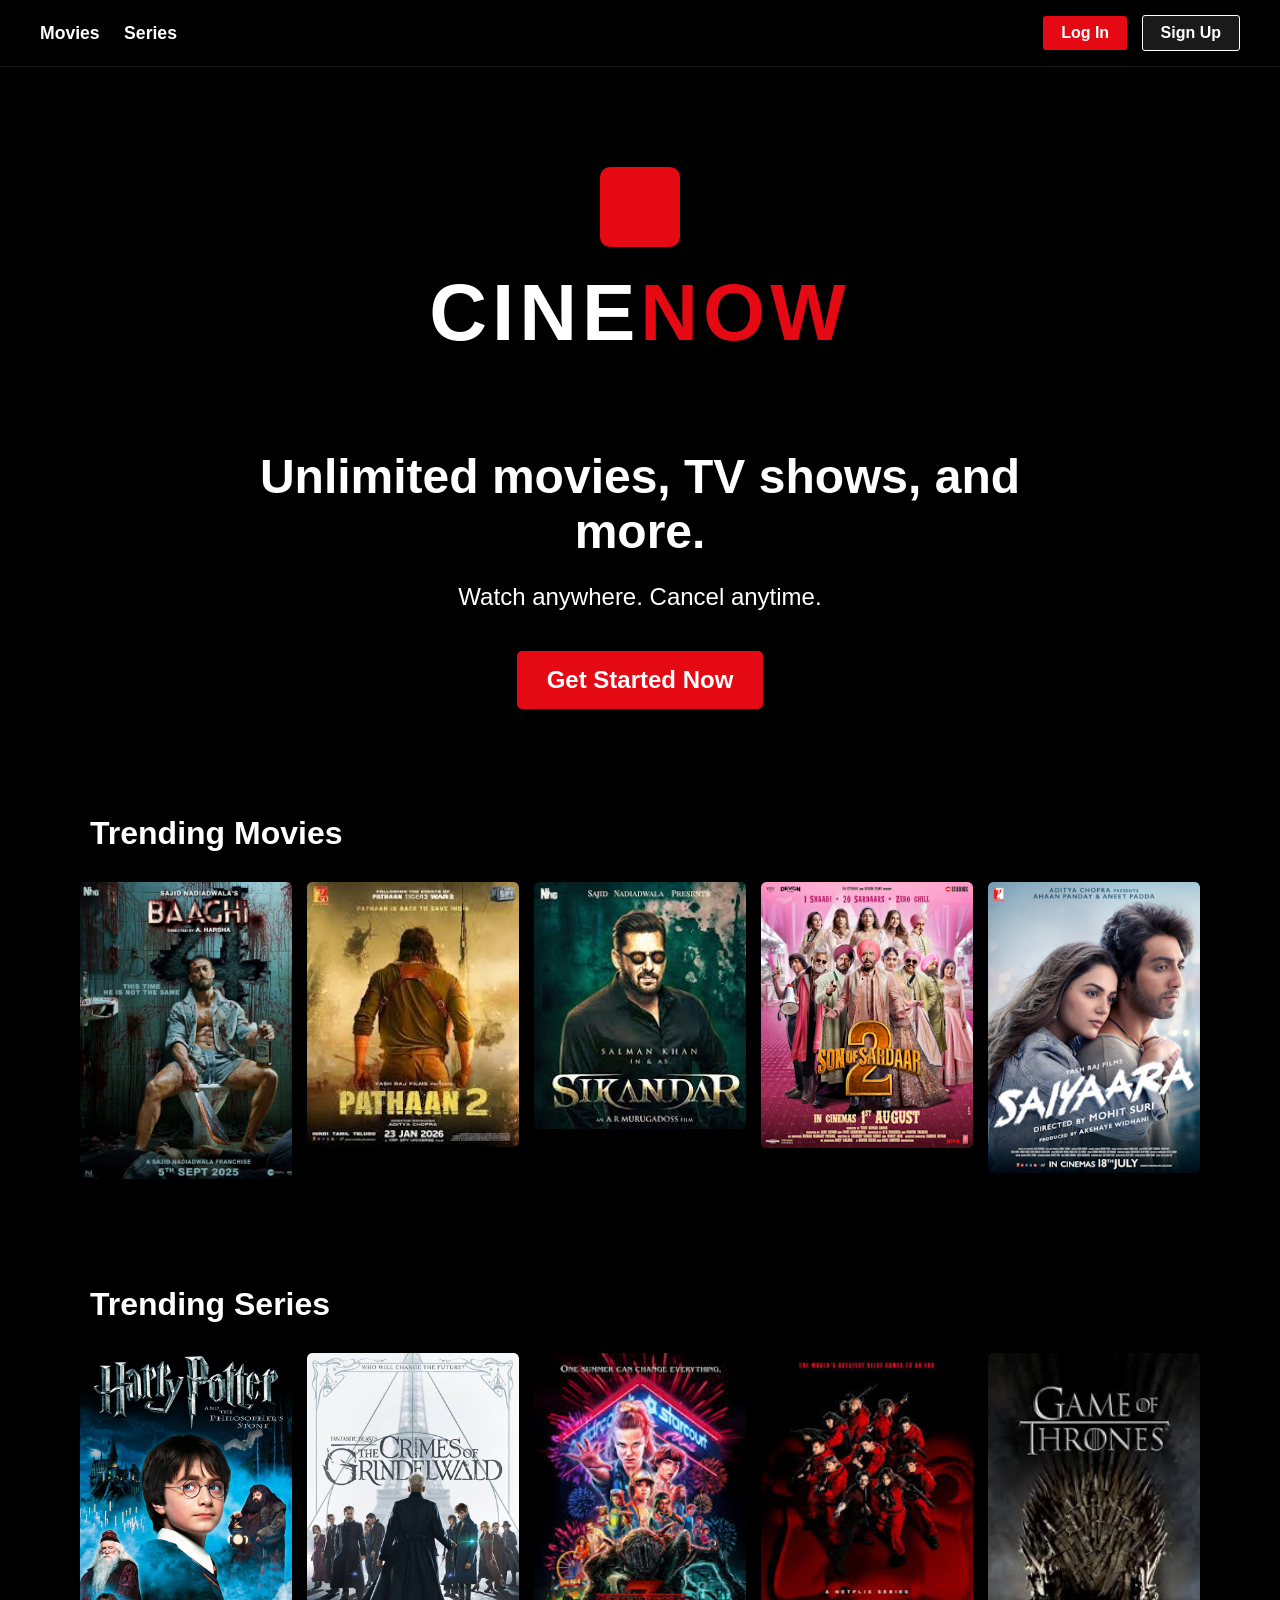
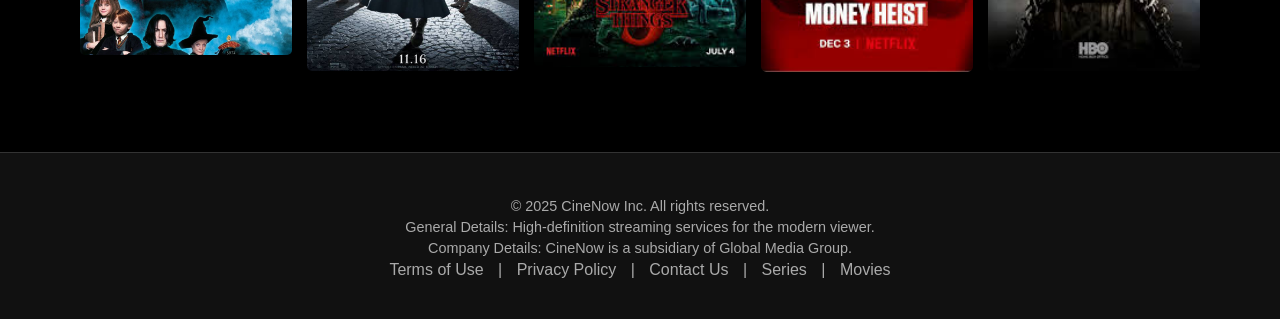
==== index.html @ e1ac90f8 "Rename 1.html to index.html" ====
<!DOCTYPE html>
<html lang="en">
<head>
    <meta charset="UTF-8">
    <meta name="viewport" content="width=device-width, initial-scale=1.0">
    <title>CineNow - Welcome</title>
    <link rel="stylesheet" href="style.css">
</head>
<body>
    
    <header class="nav-header">
        <nav>
            <a href="#movies-section" class="nav-link">Movies</a>
            <a href="#series-section" class="nav-link">Series</a>
        </nav>
        
        <div class="auth-buttons">
            <a href="login.html" class="auth-link login-btn">Log In</a>
            
            <a href="signup.html" class="auth-link signup-btn">Sign Up</a>
        </div>
    </header>

    <main class="hero-content">
        <div class="logo-icon-placeholder"></div>
        
        <h1 class="main-title">
            <span class="logo-part-1">CINE</span><span class="logo-part-2">NOW</span>
        </h1>

        <div class="hero-message">
            <h2>Unlimited movies, TV shows, and more.</h2>
            <h3>Watch anywhere. Cancel anytime.</h3>
            
            <a href="signup.html" class="cta-btn signup-btn">Get Started Now</a>
        </div>
        
        <section class="movie-posters-section" id="movies-section">
            <h2 class="section-title">Trending Movies</h2>
            <div class="posters-grid">
                <a href="login.html" class="poster-link">
                    <img src="movie1.jpg" alt="Movie Poster A" class="poster-image">
                </a>
                <a href="login.html" class="poster-link">
                    <img src="movie2.jpg" alt="Movie Poster B" class="poster-image">
                </a>
                <a href="login.html" class="poster-link">
                    <img src="movie3.jpg" alt="Movie Poster C" class="poster-image">
                </a>
                <a href="login.html" class="poster-link">
                    <img src="movie4.jpg" alt="Movie Poster D" class="poster-image">
                </a>
                <a href="login.html" class="poster-link">
                    <img src="movie5.jpg" alt="Movie Poster E" class="poster-image">
                </a>
            </div>
        </section>

        <section class="movie-posters-section" id="series-section">
            <h2 class="section-title">Trending Series</h2>
            <div class="posters-grid">
                <a href="signup.html" class="poster-link">
                    <img src="series1.jpg" alt="Series Poster 1" class="poster-image">
                </a>
                <a href="signup.html" class="poster-link">
                    <img src="series2.jpg" alt="Series Poster 2" class="poster-image">
                </a>
                <a href="signup.html" class="poster-link">
                    <img src="series3.jpg" alt="Series Poster 3" class="poster-image">
                </a>
                <a href="signup.html" class="poster-link">
                    <img src="series4.jpg" alt="Series Poster 4" class="poster-image">
                </a>
                <a href="signup.html" class="poster-link">
                    <img src="series5.jpeg" alt="Series Poster 5" class="poster-image">
                </a>
            </div>
        </section>
        
    </main>

    <footer class="site-footer">
        <div class="footer-content">
            <p>&copy; 2025 CineNow Inc. All rights reserved.</p>
            <p>General Details: High-definition streaming services for the modern viewer.</p>
            <p>Company Details: CineNow is a subsidiary of Global Media Group.</p>
            <div class="footer-links">
                <a href="#">Terms of Use</a> | 
                <a href="#">Privacy Policy</a> | 
                <a href="#">Contact Us</a> |
                <a href="index.html">Series</a> |
                <a href="index.html">Movies</a> 
            </div>
        </div>
    </footer>
</body>
</html>
---- style.css ----
body, html {
    margin: 0;
    padding: 0;
    min-height: 100vh;
    font-family: Arial, sans-serif;
    background-color: #000; 
    color: white;
    scroll-behavior: smooth; 
}

:target::before {
    content: "";
    display: block;
    height: 90px; 
    margin-top: -90px;
    visibility: hidden;
}

.nav-header, .welcome-page-header {
    position: sticky;
    top: 0;
    z-index: 1000; 
    display: flex;
    justify-content: space-between;
    align-items: center;
    padding: 15px 40px;
    background-color: #000; 
    border-bottom: 1px solid rgba(255, 255, 255, 0.1);
}

.category-header {
    position: sticky;
    top: 0;
    z-index: 1000;
    display: flex;
    justify-content: space-between;
    align-items: center;
    padding: 15px 40px;
    background-color: #111; 
    border-bottom: 1px solid #E50914;
}

.header-logo {
    font-size: 1.5rem;
    margin: 0;
    color: white;
}

.header-nav-search {
    display: flex;
    align-items: center;
}

.category-nav {
    margin-right: 30px;
}


.search-bar {
    display: flex;
    align-items: center;
    border: 1px solid #333;
    border-radius: 4px;
    overflow: hidden;
}

.search-input {
    padding: 8px 10px;
    border: none;
    background-color: #222;
    color: white;
    font-size: 0.9rem;
    width: 200px;
    outline: none;
}

.search-btn {
    padding: 8px 12px;
    border: none;
    background-color: #E50914;
    color: white;
    cursor: pointer;
    font-size: 1rem;
    transition: background-color 0.2s;
}

.search-btn:hover {
    background-color: #F40F1F;
}

.nav-link {
    color: white;
    text-decoration: none;
    font-weight: bold;
    font-size: 1.1rem;
    margin-right: 20px;
    transition: color 0.2s;
}

.nav-link:hover {
    color: #E50914; 
}

.auth-link {
    padding: 8px 18px;
    margin-left: 10px;
    border: none;
    border-radius: 3px;
    font-size: 1rem;
    cursor: pointer;
    font-weight: bold;
    transition: background-color 0.2s;
    text-decoration: none;
    display: inline-block;
    text-align: center;
}

.login-btn {
    background-color: #E50914; 
    color: white;
}

.login-btn:hover {
    background-color: #F40F1F;
}

.signup-btn {
    background-color: rgba(255, 255, 255, 0.1);
    color: white;
    border: 1px solid white;
}

.signup-btn:hover {
    background-color: rgba(255, 255, 255, 0.2);
}

.hero-content {
    min-height: calc(100vh - 80px);
    display: flex;
    flex-direction: column;
    align-items: center;
    padding-top: 100px;
    text-align: center;
}

.logo-icon-placeholder {
    width: 80px;
    height: 80px;
    background-color: #E50914;
    border-radius: 10px;
    margin-bottom: 20px;
}

.main-title {
    font-size: 5rem;
    font-weight: 900;
    margin: 0;
    letter-spacing: 5px;
}

.logo-part-1 {
    color: white;
}

.logo-part-2 {
    color: #E50914; 
}

.hero-message {
    margin-top: 50px;
    padding: 0 20px;
    max-width: 800px;
    margin-bottom: 80px;
}

.hero-message h2 {
    font-size: 3rem;
    font-weight: 700;
    margin-bottom: 10px;
}

.hero-message h3 {
    font-size: 1.5rem;
    font-weight: 400;
    margin-bottom: 40px;
}

.cta-btn {
    padding: 15px 30px; 
    font-size: 1.5rem; 
    background-color: #E50914; 
    color: white;
    border: none;
    border-radius: 5px;
    cursor: pointer;
    font-weight: bold;
    transition: background-color 0.2s, transform 0.1s;
    text-decoration: none; 
    display: inline-block;
}

.cta-btn:hover {
    background-color: #F40F1F;
    transform: scale(1.05);
}

.movie-posters-section {
    width: 100%;
    max-width: 1200px; 
    margin: 0 auto 80px auto; 
    padding: 0 40px;
    box-sizing: border-box;
    text-align: left;
}

.section-title {
    font-size: 2rem;
    margin-bottom: 30px;
    color: white;
    padding-left: 10px;
}

.page-title {
    font-size: 3rem;
    text-align: center;
    margin: 40px 0 60px;
    color: #E50914;
}

.movie-posters-section h3.section-title {
    font-size: 1.7rem;
    margin-top: 0;
    margin-bottom: 20px;
}


.posters-grid {
    display: grid;
    grid-template-columns: repeat(auto-fit, minmax(200px, 1fr)); 
    gap: 15px;
}

.poster-link {
    position: relative; 
    display: block;
    text-decoration: none;
    transition: transform 0.3s, box-shadow 0.3s, z-index 0s;
    border-radius: 5px;
    overflow: hidden; 
    box-shadow: 0 0 10px rgba(0, 0, 0, 0.5);
    z-index: 10;
}

.poster-link:hover {
    transform: scale(1.15);
    z-index: 50; 
    box-shadow: 0 0 15px rgba(229, 9, 20, 0.9);
}

.poster-link:hover::before {
    content: "▶️ Watch"; 
    position: absolute;
    top: 0;
    left: 0;
    width: 100%;
    height: 100%;
    display: flex;
    justify-content: center;
    align-items: center;
    background-color: rgba(0, 0, 0, 0.6); 
    color: white;
    font-size: 1.5rem;
    font-weight: bold;
    z-index: 20;
}


.poster-image {
    width: 100%;
    height: auto; 
    display: block;
    border-radius: 5px;
}

.site-footer {
    background-color: #111; 
    padding: 40px 60px;
    text-align: center;
    color: #AAA;
    border-top: 1px solid #333;
}

.footer-content p {
    margin: 5px 0;
    font-size: 0.9rem;
}

.footer-links a {
    color: #AAA;
    text-decoration: none;
    margin: 0 10px;
    transition: color 0.2s;
}

.footer-links a:hover {
    color: #E50914;
}

.auth-page {
    height: 100vh;
    display: flex;
    justify-content: center;
    align-items: center;
    padding: 20px;
    box-sizing: border-box;
}

.auth-form-container {
    background-color: #111;
    padding: 40px;
    border-radius: 8px;
    box-shadow: 0 0 20px rgba(229, 9, 20, 0.4);
    width: 100%;
    max-width: 450px;
}

.auth-form-container h2 {
    color: #E50914;
    text-align: center;
    margin-top: 0;
    margin-bottom: 30px;
    font-size: 2.5rem;
}

.auth-form-container label {
    display: block;
    margin-top: 15px;
    margin-bottom: 5px;
    font-weight: bold;
    font-size: 0.9rem;
}

.auth-form-container input {
    width: 100%;
    padding: 12px;
    margin-bottom: 20px;
    border: 1px solid #333;
    border-radius: 4px;
    box-sizing: border-box;
    background-color: #333;
    color: white;
    font-size: 1rem;
}

.auth-form-container input:focus {
    border-color: #E50914;
    outline: none;
}

.form-submit-btn {
    background-color: #E50914;
    color: white;
    padding: 15px;
    border: none;
    border-radius: 4px;
    cursor: pointer;
    font-size: 1.2rem;
    font-weight: bold;
    margin-top: 20px;
    width: 100%;
    transition: background-color 0.2s;
}

.form-submit-btn:hover {
    background-color: #F40F1F;
}

.switch-auth-link {
    display: block;
    text-align: center;
    margin-top: 20px;
    color: #AAA;
    text-decoration: none;
}

.switch-auth-link a {
    color: #E50914;
    text-decoration: none;
}

.switch-auth-link a:hover {
    text-decoration: underline;
}

.error-message {
    display: block;
    text-align: center;
    margin-top: 15px;
    font-size: 1rem;
    font-weight: bold;
}

.welcome-content {
    padding-top: 20px;
    padding-bottom: 80px;
    text-align: center;
}
.dashboard-hero {
    padding: 50px 20px;
    background-color: #111;
    margin-bottom: 50px;
}
.dashboard-hero h1 {
    color: #E50914;
    font-size: 3rem;
    margin-bottom: 10px;
}
.dashboard-hero p {
    font-size: 1.2rem;
    color: #AAA;
}

.content-row {
    background-color: #080808; 
    padding: 20px 0;
    margin-bottom: 40px; 
    border-top: 3px solid #000; 
    border-bottom: 3px solid #000;
}

.content-row .movie-posters-section {
    margin-bottom: 0; 
}
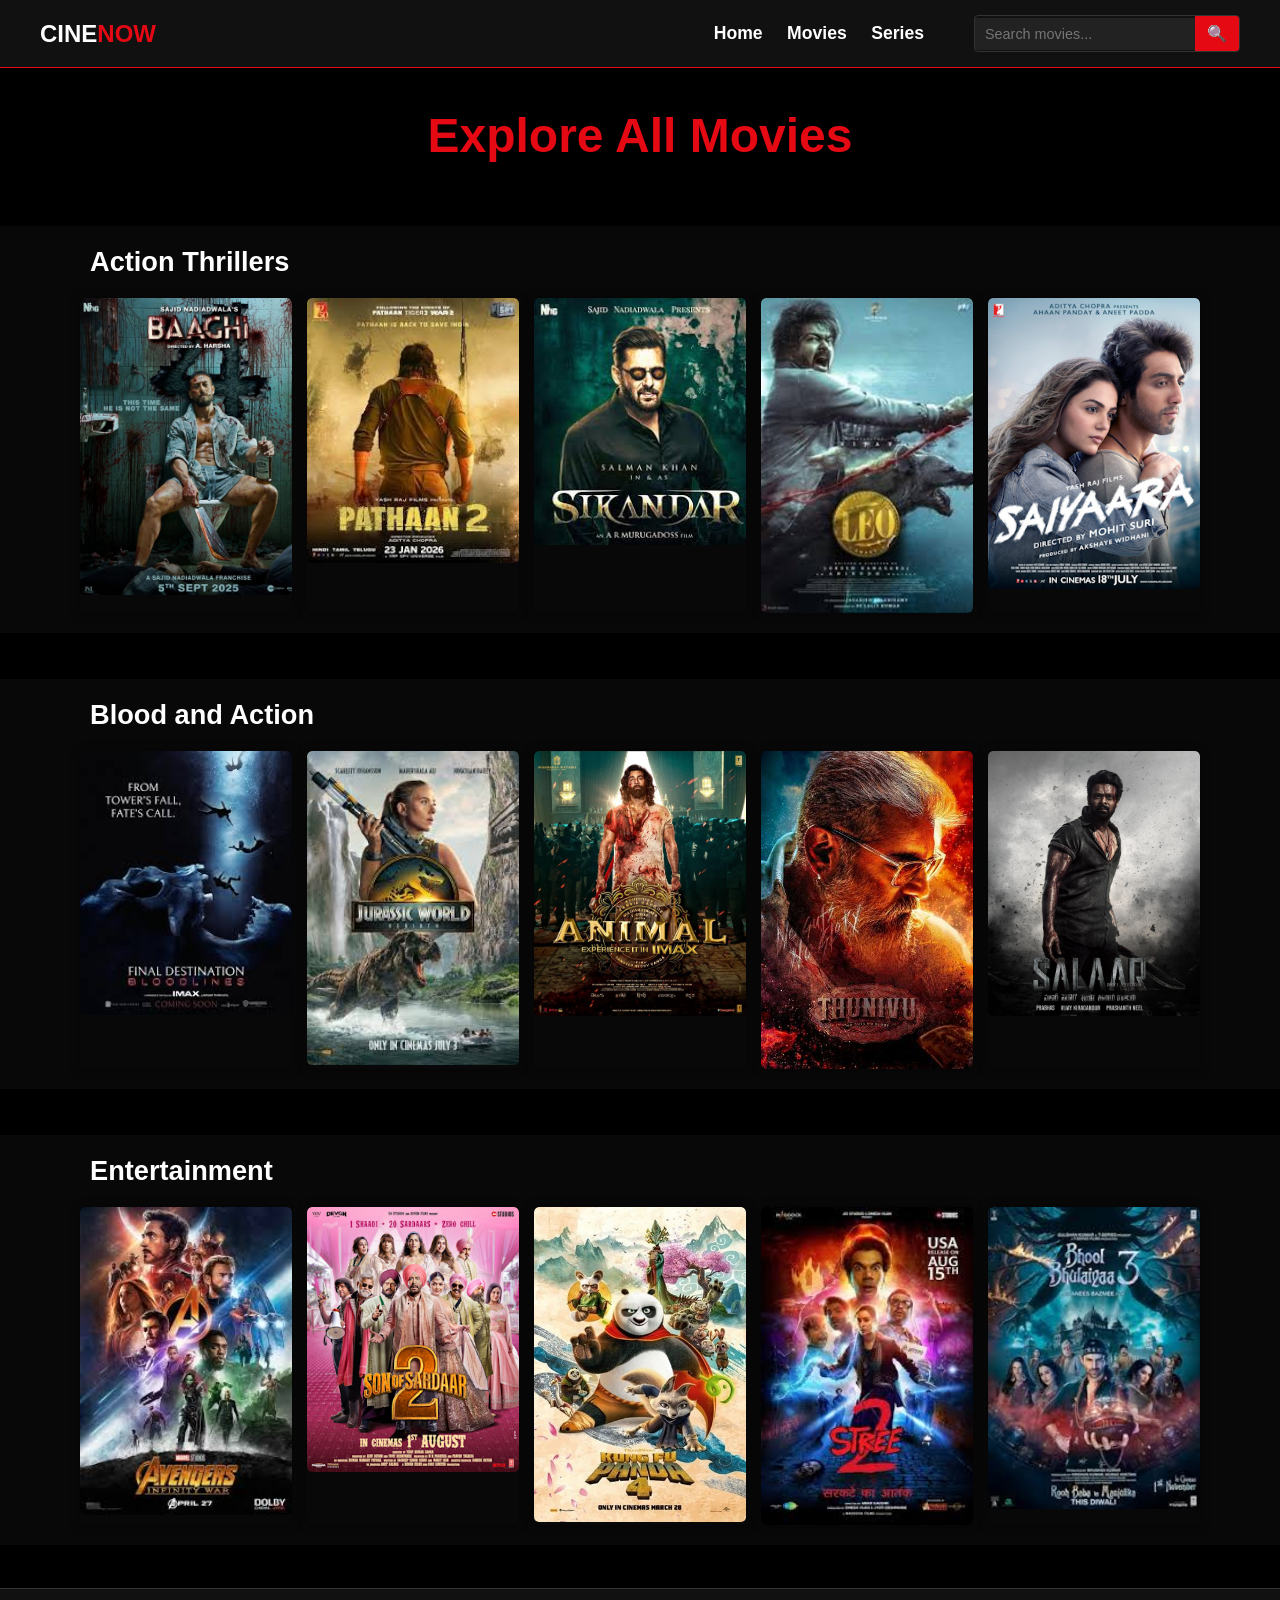
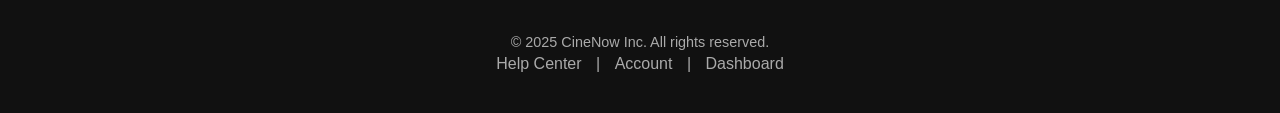
==== commit 2d09a099: "Rename movies.html to index.html" ====
--- a/index.html
+++ b/index.html
@@ -3,93 +3,109 @@
 <head>
     <meta charset="UTF-8">
     <meta name="viewport" content="width=device-width, initial-scale=1.0">
-    <title>CineNow - Welcome</title>
+    <title>CineNow - Movies</title>
     <link rel="stylesheet" href="style.css">
 </head>
 <body>
     
-    <header class="nav-header">
-        <nav>
-            <a href="#movies-section" class="nav-link">Movies</a>
-            <a href="#series-section" class="nav-link">Series</a>
-        </nav>
+    <header class="category-header">
+        <h1 class="header-logo">CINE<span style="color: #E50914;">NOW</span></h1>
         
-        <div class="auth-buttons">
-            <a href="login.html" class="auth-link login-btn">Log In</a>
+        <div class="header-nav-search">
+            <nav class="category-nav">
+                <a href="welcome.html" class="nav-link">Home</a>
+                <a href="movies.html" class="nav-link">Movies</a> 
+                <a href="series.html" class="nav-link">Series</a> 
+            </nav>
             
-            <a href="signup.html" class="auth-link signup-btn">Sign Up</a>
+            <div class="search-bar">
+                <input type="text" placeholder="Search movies..." class="search-input">
+                <button class="search-btn">🔍</button>
+            </div>
         </div>
     </header>
 
-    <main class="hero-content">
-        <div class="logo-icon-placeholder"></div>
-        
-        <h1 class="main-title">
-            <span class="logo-part-1">CINE</span><span class="logo-part-2">NOW</span>
-        </h1>
+    <main class="category-content">
+        <h2 class="page-title">Explore All Movies</h2>
 
-        <div class="hero-message">
-            <h2>Unlimited movies, TV shows, and more.</h2>
-            <h3>Watch anywhere. Cancel anytime.</h3>
-            
-            <a href="signup.html" class="cta-btn signup-btn">Get Started Now</a>
+        <div class="content-row">
+            <section class="movie-posters-section" id="action-movies">
+                <h3 class="section-title">Action Thrillers</h3>
+                <div class="posters-grid">
+                    <a href="https://youtu.be/cMn4dIx8Vrw?si=Atu06J6fJPQCrID1" class="poster-link">
+                        <img src="movie1.jpg" alt="Action 1" class="poster-image">
+                    </a>
+                    <a href="https://youtu.be/vqu4z34wENw?si=cTGRnI6D5K0oLWH-" class="poster-link">
+                        <img src="movie2.jpg" alt="Action 2" class="poster-image">
+                    </a>
+                    <a href="https://youtu.be/jQHiAAmhBMI?si=5IXZHbakr-eSvPeB" class="poster-link">
+                        <img src="movie3.jpg" alt="Action 3" class="poster-image">
+                    </a>
+                    <a href="https://youtu.be/XNRiar5DOQQ?si=Fpk1keQptHkaRgP3" class="poster-link">
+                        <img src="movie8.jpg" alt="Action 4" class="poster-image">
+                    </a>
+                    <a href="https://youtu.be/9r-tT5IN0vg?si=FWEmywBP5JN8kZvo" class="poster-link">
+                        <img src="movie5.jpg" alt="Action 5" class="poster-image">
+                    </a>
+                </div>
+            </section>
         </div>
-        
-        <section class="movie-posters-section" id="movies-section">
-            <h2 class="section-title">Trending Movies</h2>
-            <div class="posters-grid">
-                <a href="login.html" class="poster-link">
-                    <img src="movie1.jpg" alt="Movie Poster A" class="poster-image">
-                </a>
-                <a href="login.html" class="poster-link">
-                    <img src="movie2.jpg" alt="Movie Poster B" class="poster-image">
-                </a>
-                <a href="login.html" class="poster-link">
-                    <img src="movie3.jpg" alt="Movie Poster C" class="poster-image">
-                </a>
-                <a href="login.html" class="poster-link">
-                    <img src="movie4.jpg" alt="Movie Poster D" class="poster-image">
-                </a>
-                <a href="login.html" class="poster-link">
-                    <img src="movie5.jpg" alt="Movie Poster E" class="poster-image">
-                </a>
-            </div>
-        </section>
 
-        <section class="movie-posters-section" id="series-section">
-            <h2 class="section-title">Trending Series</h2>
-            <div class="posters-grid">
-                <a href="signup.html" class="poster-link">
-                    <img src="series1.jpg" alt="Series Poster 1" class="poster-image">
-                </a>
-                <a href="signup.html" class="poster-link">
-                    <img src="series2.jpg" alt="Series Poster 2" class="poster-image">
-                </a>
-                <a href="signup.html" class="poster-link">
-                    <img src="series3.jpg" alt="Series Poster 3" class="poster-image">
-                </a>
-                <a href="signup.html" class="poster-link">
-                    <img src="series4.jpg" alt="Series Poster 4" class="poster-image">
-                </a>
-                <a href="signup.html" class="poster-link">
-                    <img src="series5.jpeg" alt="Series Poster 5" class="poster-image">
-                </a>
-            </div>
-        </section>
+        <div class="content-row">
+            <section class="movie-posters-section" id="horror-movies">
+                <h3 class="section-title">Blood and Action</h3>
+                <div class="posters-grid">
+                    <a href="https://youtu.be/UWMzKXsY9A4?si=JJUIYyn3KAFWTL6v" class="poster-link">
+                        <img src="movie13.jpg" alt="Horror 1" class="poster-image">
+                    </a>
+                    <a href="https://youtu.be/jan5CFWs9ic?si=uOJSg8qSrKG8nzGj" class="poster-link">
+                        <img src="movie12.jpg" alt="Horror 2" class="poster-image">
+                    </a>
+                    <a href="https://youtu.be/8FkLRUJj-o0?si=bIKBtPNUWBvRK8b2" class="poster-link">
+                        <img src="movie7.jpg" alt="Horror 3" class="poster-image">
+                    </a>
+                    <a href="https://youtu.be/QxzdWvMnHDI?si=mJDC1bY5SK9vVGVQ" class="poster-link">
+                        <img src="movie9.jpg" alt="Horror 4" class="poster-image">
+                    </a>
+                    <a href="https://youtu.be/WxzrNzhQrf0?si=Zgzll7dmQbSbLmkq" class="poster-link">
+                        <img src="movie10.jpg" alt="Horror 5" class="poster-image">
+                    </a>
+                </div>
+            </section>
+        </div>
+
+        <div class="content-row">
+            <section class="movie-posters-section" id="fictional-movies">
+                <h3 class="section-title">Entertainment</h3>
+                <div class="posters-grid">
+                    <a href="https://youtu.be/6ZfuNTqbHE8?si=qpEx1-rqZ10Wny1e" class="poster-link">
+                        <img src="movie11.jpg" alt="Sci-Fi 1" class="poster-image">
+                    </a>
+                    <a href="https://youtu.be/HSX_KPfbP1o?si=IWyzZlsgmvJT1PAI" class="poster-link">
+                        <img src="movie4.jpg" alt="Sci-Fi 2" class="poster-image">
+                    </a>
+                    <a href="https://youtu.be/_inKs4eeHiI?si=KPKSAAMSl88GBJLC" class="poster-link">
+                        <img src="movie6.jpg" alt="Sci-Fi 3" class="poster-image">
+                    </a>
+                    <a href="https://youtu.be/VlvOgk5BHS4?si=JvdWYG16OTAXcsq-" class="poster-link">
+                        <img src="movie14.jpg" alt="Sci-Fi 4" class="poster-image">
+                    </a>
+                    <a href="https://youtu.be/6YMY62tMLUA?si=FvkJU5TnGhFbq9vS" class="poster-link">
+                        <img src="movie15.jpg" alt="Sci-Fi 5" class="poster-image">
+                    </a>
+                </div>
+            </section>
+        </div>
         
     </main>
 
     <footer class="site-footer">
         <div class="footer-content">
             <p>&copy; 2025 CineNow Inc. All rights reserved.</p>
-            <p>General Details: High-definition streaming services for the modern viewer.</p>
-            <p>Company Details: CineNow is a subsidiary of Global Media Group.</p>
             <div class="footer-links">
-                <a href="#">Terms of Use</a> | 
-                <a href="#">Privacy Policy</a> | 
-                <a href="#">Contact Us</a> |
-                <a href="index.html">Series</a> |
-                <a href="index.html">Movies</a> 
+                <a href="#">Help Center</a> | 
+                <a href="#">Account</a> |
+                <a href="welcome.html">Dashboard</a>
             </div>
         </div>
     </footer>
